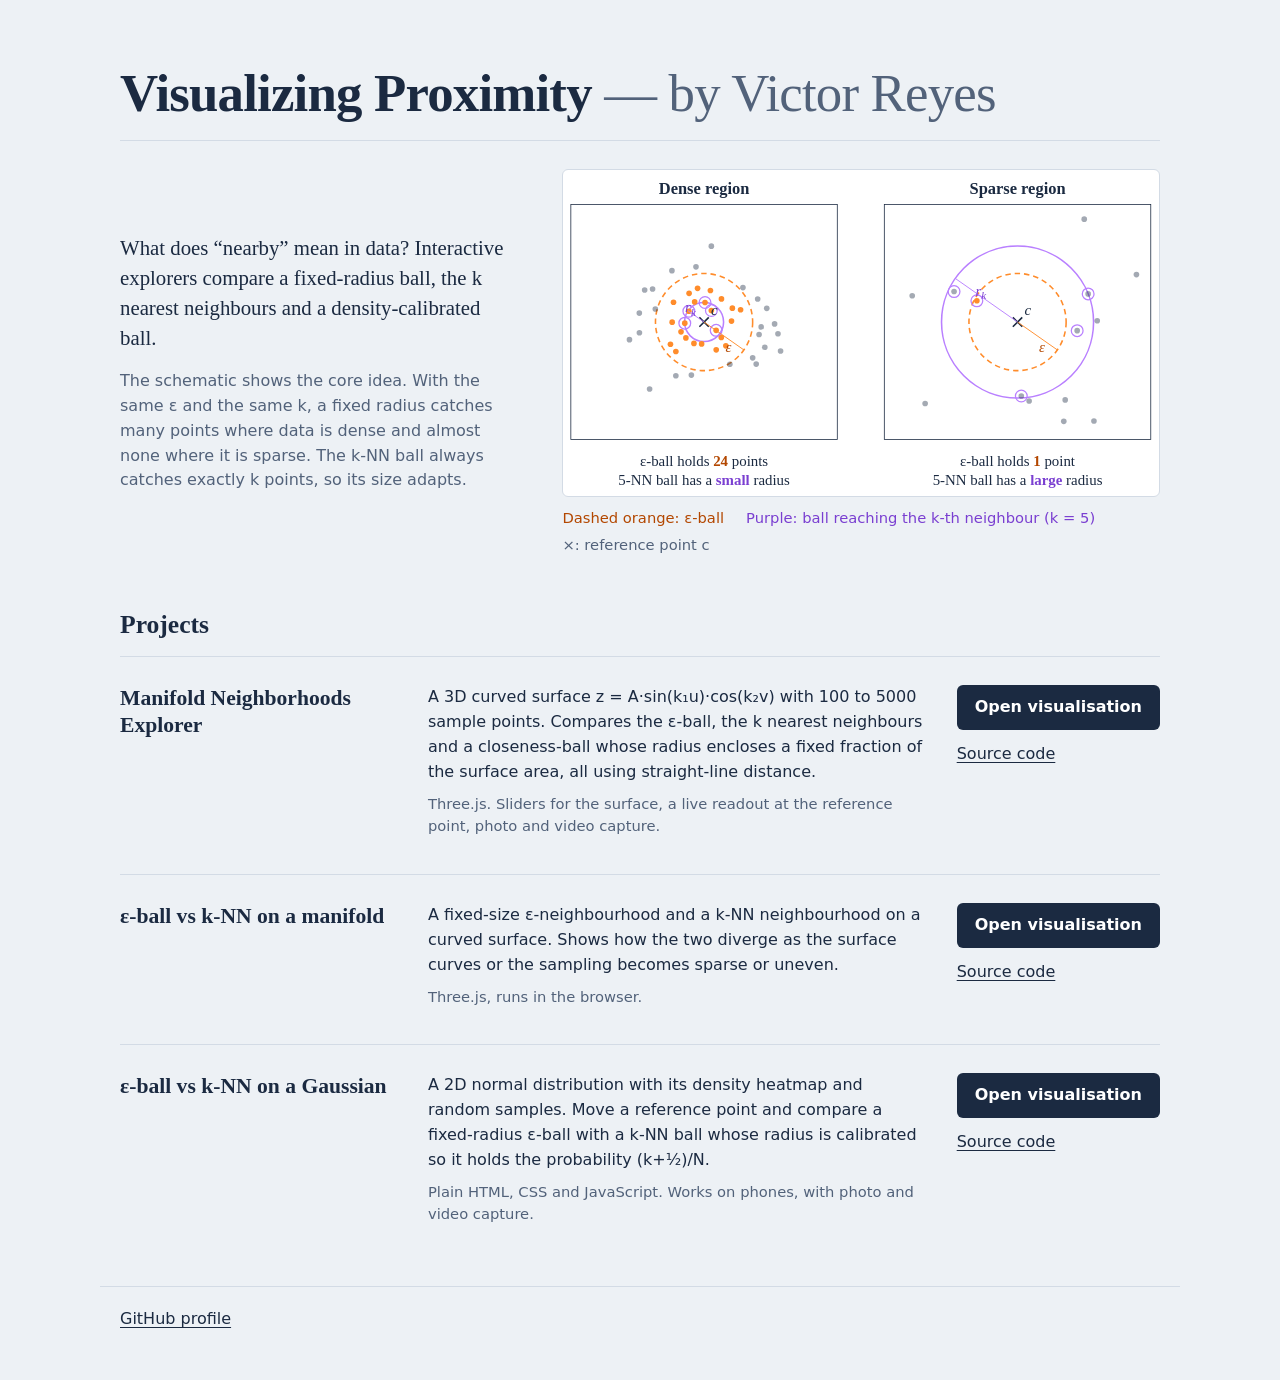
==== index.html @ e98571af "initial commit" ====
<!doctype html>
<html lang="en">
<head>
  <meta charset="utf-8">
  <meta name="viewport" content="width=device-width, initial-scale=1">
  <title>Visualizing Proximity – by Victor Reyes</title>
  <meta name="description" content="Interactive visualisations of neighbourhoods in data: fixed-radius balls, k-nearest neighbours and density-calibrated balls. By Victor Reyes.">
  <link rel="stylesheet" href="style.css">
</head>
<body>

  <header class="hero">
    <h1>Visualizing Proximity <span class="by">&mdash; by Victor Reyes</span></h1>

    <div class="intro">
      <p class="lead">What does &ldquo;nearby&rdquo; mean in data? Interactive explorers compare a fixed-radius ball, the k nearest neighbours and a density-calibrated ball.</p>
      <p class="note">The schematic shows the core idea. With the same &epsilon; and the same k, a fixed radius catches many points where data is dense and almost none where it is sparse. The k-NN ball always catches exactly k points, so its size adapts.</p>
    </div>

    <figure class="demo">
<svg class="fig" viewBox="0 0 760 416" role="img" aria-label="Two panels with the same epsilon-ball and the same k. In the dense region the epsilon-ball holds 24 points and the 5-nearest-neighbour ball is small. In the sparse region the epsilon-ball holds 1 point and the 5-nearest-neighbour ball is large.">
<g transform="translate(10,44)">
<defs><clipPath id="clipA"><rect width="340" height="300"/></clipPath></defs>
<text class="f-t f-title" x="170.0" y="-14" text-anchor="middle">Dense region</text>
<rect class="f-frame" width="340" height="300"/>
<g clip-path="url(#clipA)">
<circle class="f-knn" cx="170" cy="150" r="24.9"/>
<circle class="f-eps" cx="170" cy="150" r="62"/>
</g>
<circle class="f-pt" cx="159.7" cy="79.6" r="3.6"/>
<circle class="f-pt-eps" cx="205.0" cy="148.8" r="3.6"/>
<circle class="f-pt-eps" cx="185.5" cy="185.5" r="3.6"/>
<circle class="f-pt" cx="107.8" cy="133.3" r="3.6"/>
<circle class="f-pt-eps" cx="131.0" cy="124.7" r="3.6"/>
<circle class="f-pt-eps" cx="171.2" cy="125.1" r="3.6"/>
<circle class="f-ring" cx="171.2" cy="125.1" r="7.5"/>
<circle class="f-pt" cx="87.5" cy="163.7" r="3.6"/>
<circle class="f-pt-eps" cx="161.7" cy="107.0" r="3.6"/>
<circle class="f-pt" cx="236.5" cy="203.7" r="3.6"/>
<circle class="f-pt" cx="240.2" cy="165.9" r="3.6"/>
<circle class="f-pt-eps" cx="197.8" cy="180.4" r="3.6"/>
<circle class="f-pt-eps" cx="150.9" cy="113.4" r="3.6"/>
<circle class="f-pt-eps" cx="140.6" cy="162.5" r="3.6"/>
<circle class="f-pt-eps" cx="185.4" cy="160.6" r="3.6"/>
<circle class="f-ring" cx="185.4" cy="160.6" r="7.5"/>
<circle class="f-pt" cx="179.3" cy="53.2" r="3.6"/>
<circle class="f-pt-eps" cx="150.6" cy="136.2" r="3.6"/>
<circle class="f-ring" cx="150.6" cy="136.2" r="7.5"/>
<circle class="f-pt-eps" cx="166.9" cy="177.9" r="3.6"/>
<circle class="f-pt-eps" cx="146.8" cy="170.3" r="3.6"/>
<circle class="f-pt" cx="250.0" cy="132.5" r="3.6"/>
<circle class="f-pt-eps" cx="145.4" cy="151.4" r="3.6"/>
<circle class="f-ring" cx="145.4" cy="151.4" r="7.5"/>
<circle class="f-pt" cx="238.4" cy="120.6" r="3.6"/>
<circle class="f-pt" cx="242.9" cy="156.2" r="3.6"/>
<circle class="f-pt" cx="94.2" cy="109.1" r="3.6"/>
<circle class="f-pt" cx="87.4" cy="138.6" r="3.6"/>
<circle class="f-pt-eps" cx="127.1" cy="178.3" r="3.6"/>
<circle class="f-pt-eps" cx="134.0" cy="187.6" r="3.6"/>
<circle class="f-pt" cx="260.0" cy="152.4" r="3.6"/>
<circle class="f-pt" cx="104.3" cy="107.8" r="3.6"/>
<circle class="f-pt-eps" cx="158.0" cy="124.3" r="3.6"/>
<circle class="f-pt" cx="267.6" cy="187.0" r="3.6"/>
<circle class="f-pt-eps" cx="129.3" cy="150.2" r="3.6"/>
<circle class="f-pt" cx="219.6" cy="106.0" r="3.6"/>
<circle class="f-pt-eps" cx="192.0" cy="169.8" r="3.6"/>
<circle class="f-pt" cx="74.8" cy="172.5" r="3.6"/>
<circle class="f-pt-eps" cx="192.2" cy="120.5" r="3.6"/>
<circle class="f-pt-eps" cx="179.3" cy="135.3" r="3.6"/>
<circle class="f-ring" cx="179.3" cy="135.3" r="7.5"/>
<circle class="f-pt" cx="247.5" cy="182.2" r="3.6"/>
<circle class="f-pt" cx="202.9" cy="203.8" r="3.6"/>
<circle class="f-pt-eps" cx="206.1" cy="132.3" r="3.6"/>
<circle class="f-pt" cx="264.3" cy="165.0" r="3.6"/>
<circle class="f-pt-eps" cx="216.6" cy="134.3" r="3.6"/>
<circle class="f-pt" cx="153.8" cy="217.7" r="3.6"/>
<circle class="f-pt" cx="100.5" cy="235.4" r="3.6"/>
<circle class="f-pt" cx="129.0" cy="84.4" r="3.6"/>
<circle class="f-pt-eps" cx="178.1" cy="109.8" r="3.6"/>
<circle class="f-pt-eps" cx="157.1" cy="177.3" r="3.6"/>
<circle class="f-pt" cx="232.0" cy="195.7" r="3.6"/>
<circle class="f-pt" cx="134.0" cy="218.5" r="3.6"/>
<path class="f-c" d="M164 144L176 156M164 156L176 144"/>
<text class="f-t f-i" x="179" y="141">c</text>
<line class="f-rl f-epsl-line" x1="170" y1="150" x2="220.8" y2="185.6"/>
<text class="f-t f-i f-epsl" x="197.4" y="187.8">&#949;</text>
<line class="f-rl f-knnl-line" x1="170" y1="150" x2="149.6" y2="135.7"/>
<text class="f-t f-i f-knnl" x="145.8" y="136.9">r<tspan dy="5" font-size="14">k</tspan></text>
</g>
<g transform="translate(410,44)">
<defs><clipPath id="clipB"><rect width="340" height="300"/></clipPath></defs>
<text class="f-t f-title" x="170.0" y="-14" text-anchor="middle">Sparse region</text>
<rect class="f-frame" width="340" height="300"/>
<g clip-path="url(#clipB)">
<circle class="f-knn" cx="170" cy="150" r="97.0"/>
<circle class="f-eps" cx="170" cy="150" r="62"/>
</g>
<circle class="f-pt" cx="174.8" cy="244.4" r="3.6"/>
<circle class="f-ring" cx="174.8" cy="244.4" r="7.5"/>
<circle class="f-pt" cx="267.5" cy="276.3" r="3.6"/>
<circle class="f-pt" cx="184.8" cy="250.7" r="3.6"/>
<circle class="f-pt" cx="260.1" cy="114.1" r="3.6"/>
<circle class="f-ring" cx="260.1" cy="114.1" r="7.5"/>
<circle class="f-pt" cx="35.6" cy="116.5" r="3.6"/>
<circle class="f-pt" cx="89.0" cy="111.1" r="3.6"/>
<circle class="f-ring" cx="89.0" cy="111.1" r="7.5"/>
<circle class="f-pt" cx="271.7" cy="148.3" r="3.6"/>
<circle class="f-pt" cx="246.1" cy="161.0" r="3.6"/>
<circle class="f-ring" cx="246.1" cy="161.0" r="7.5"/>
<circle class="f-pt" cx="230.8" cy="249.4" r="3.6"/>
<circle class="f-pt" cx="52.1" cy="254.0" r="3.6"/>
<circle class="f-pt" cx="321.7" cy="89.5" r="3.6"/>
<circle class="f-pt" cx="229.0" cy="276.7" r="3.6"/>
<circle class="f-pt" cx="255.1" cy="18.7" r="3.6"/>
<circle class="f-pt-eps" cx="118.1" cy="122.9" r="3.6"/>
<circle class="f-ring" cx="118.1" cy="122.9" r="7.5"/>
<path class="f-c" d="M164 144L176 156M164 156L176 144"/>
<text class="f-t f-i" x="179" y="141">c</text>
<line class="f-rl f-epsl-line" x1="170" y1="150" x2="220.8" y2="185.6"/>
<text class="f-t f-i f-epsl" x="197.4" y="187.8">&#949;</text>
<line class="f-rl f-knnl-line" x1="170" y1="150" x2="90.6" y2="94.4"/>
<text class="f-t f-i f-knnl" x="116.3" y="116.2">r<tspan dy="5" font-size="14">k</tspan></text>
</g>
<text class="f-t" x="180.0" y="378" text-anchor="middle">&#949;-ball holds <tspan class="f-epsl" font-weight="600">24</tspan> points</text><text class="f-t" x="180.0" y="402" text-anchor="middle">5-NN ball has a <tspan class="f-knnl" font-weight="600">small</tspan> radius</text><text class="f-t" x="580.0" y="378" text-anchor="middle">&#949;-ball holds <tspan class="f-epsl" font-weight="600">1</tspan> point</text><text class="f-t" x="580.0" y="402" text-anchor="middle">5-NN ball has a <tspan class="f-knnl" font-weight="600">large</tspan> radius</text>
</svg>
      <figcaption>
        <span class="eps">Dashed orange: &epsilon;-ball</span>
        <span class="knn">Purple: ball reaching the k-th neighbour (k = 5)</span>
        <span>&times;: reference point c</span>
      </figcaption>
    </figure>
  </header>

  <main>
    <h2>Projects</h2>

    <article class="project">
      <h3>Manifold Neighborhoods Explorer</h3>
      <div class="text">
        <p>A 3D curved surface z = A&middot;sin(k&#8321;u)&middot;cos(k&#8322;v) with 100 to 5000 sample points. Compares the &epsilon;-ball, the k nearest neighbours and a closeness-ball whose radius encloses a fixed fraction of the surface area, all using straight-line distance.</p>
        <p class="tags">Three.js. Sliders for the surface, a live readout at the reference point, photo and video capture.</p>
      </div>
      <p class="links">
        <a class="button" href="https://victorreyesgit.github.io/Manifold-Balls/">Open visualisation</a>
        <a href="https://github.com/victorreyesgit/Manifold-Balls">Source code</a>
      </p>
    </article>

    <article class="project">
      <h3>&epsilon;-ball vs k-NN on a manifold</h3>
      <div class="text">
        <p>A fixed-size &epsilon;-neighbourhood and a k-NN neighbourhood on a curved surface. Shows how the two diverge as the surface curves or the sampling becomes sparse or uneven.</p>
        <p class="tags">Three.js, runs in the browser.</p>
      </div>
      <p class="links">
        <a class="button" href="https://victorreyesgit.github.io/knn_vs_epsilon_manifold/">Open visualisation</a>
        <a href="https://github.com/victorreyesgit/knn_vs_epsilon_manifold">Source code</a>
      </p>
    </article>

    <article class="project">
      <h3>&epsilon;-ball vs k-NN on a Gaussian</h3>
      <div class="text">
        <p>A 2D normal distribution with its density heatmap and random samples. Move a reference point and compare a fixed-radius &epsilon;-ball with a k-NN ball whose radius is calibrated so it holds the probability (k+&frac12;)/N.</p>
        <p class="tags">Plain HTML, CSS and JavaScript. Works on phones, with photo and video capture.</p>
      </div>
      <p class="links">
        <a class="button" href="https://victorreyesgit.github.io/knn_vs_epsilon/">Open visualisation</a>
        <a href="https://github.com/victorreyesgit/knn_vs_epsilon">Source code</a>
      </p>
    </article>
  </main>

  <footer>
    <a href="https://github.com/victorreyesgit">GitHub profile</a>
  </footer>

</body>
</html>
---- style.css ----
:root {
  --paper: #edf1f5;
  --card: #ffffff;
  --ink: #1b2a41;
  --muted: #52627a;
  --line: #d3dbe5;
  --orange: #ff8c2b;
  --purple: #b980ff;
  --orange-text: #b34700;
  --purple-text: #7a3fd1;
  --serif: "Iowan Old Style", "Palatino Linotype", Georgia, serif;
  --sans: system-ui, -apple-system, "Segoe UI", Roboto, sans-serif;
}

* { box-sizing: border-box; }

body {
  margin: 0;
  background: var(--paper);
  color: var(--ink);
  font-family: var(--sans);
  line-height: 1.55;
}

a { color: var(--ink); text-underline-offset: 3px; }
a:hover { color: var(--orange-text); }
a:focus-visible { outline: 3px solid var(--purple); outline-offset: 3px; }

.hero, main, footer {
  max-width: 1080px;
  margin: 0 auto;
  padding: 0 20px;
}

/* ---------- hero ---------- */
.hero {
  display: grid;
  gap: 24px;
  padding-top: 44px;
  padding-bottom: 40px;
}

/* the title spans every column */
h1 {
  grid-column: 1 / -1;
  font-family: var(--serif);
  font-weight: 600;
  font-size: clamp(1.9rem, 4.6vw, 3.3rem);
  line-height: 1.1;
  letter-spacing: -0.015em;
  margin: 0;
  padding-bottom: 18px;
  border-bottom: 1px solid var(--line);
}
h1 .by { font-weight: 400; color: var(--muted); }

.lead {
  font-family: var(--serif);
  font-size: 1.3rem;
  line-height: 1.45;
  margin: 0 0 16px;
}
.note { color: var(--muted); margin: 0; }

.demo { margin: 0; }

.fig {
  display: block;
  width: 100%;
  height: auto;
  background: var(--card);
  border: 1px solid var(--line);
  border-radius: 6px;
}

figcaption {
  display: flex;
  flex-wrap: wrap;
  gap: 4px 22px;
  margin-top: 10px;
  font-size: 0.92rem;
  color: var(--muted);
}
figcaption .eps { color: var(--orange-text); }
figcaption .knn { color: var(--purple-text); }

/* ---------- schematic (TikZ-style) ---------- */
.f-t { font-family: var(--serif); font-size: 19px; fill: var(--ink); }
.f-title { font-size: 21px; font-weight: 600; }
.f-i { font-style: italic; }
.f-frame { fill: #fff; stroke: var(--ink); stroke-width: 1; }
.f-pt { fill: var(--ink); opacity: 0.4; }
.f-pt-eps { fill: var(--orange); }
.f-ring { fill: none; stroke: var(--purple); stroke-width: 1.6; }
.f-eps { fill: none; stroke: var(--orange); stroke-width: 2; stroke-dasharray: 7 5; }
.f-knn { fill: none; stroke: var(--purple); stroke-width: 2; }
.f-c { stroke: var(--ink); stroke-width: 2; }
.f-rl { stroke-width: 1.2; }
.f-epsl-line { stroke: var(--orange); }
.f-knnl-line { stroke: var(--purple); }
.f-epsl { fill: var(--orange-text); }
.f-knnl { fill: var(--purple-text); }

/* ---------- projects ---------- */
main { padding-bottom: 24px; }

h2 {
  font-family: var(--serif);
  font-size: 1.6rem;
  margin: 8px 0 0;
  padding-bottom: 12px;
}

.project {
  display: grid;
  gap: 14px;
  padding: 28px 0;
  border-top: 1px solid var(--line);
}

h3 {
  font-family: var(--serif);
  font-size: 1.35rem;
  line-height: 1.25;
  margin: 0;
}

.text p { margin: 0 0 8px; max-width: 46em; }
.text .tags { color: var(--muted); font-size: 0.92rem; }

.links {
  display: flex;
  flex-wrap: wrap;
  align-items: center;
  gap: 12px 20px;
  margin: 0;
}

.button {
  display: inline-block;
  padding: 10px 18px;
  background: var(--ink);
  color: #fff;
  border-radius: 6px;
  text-decoration: none;
  font-weight: 600;
}
.button:hover { background: var(--orange); color: var(--ink); }

footer {
  padding-top: 20px;
  padding-bottom: 48px;
  border-top: 1px solid var(--line);
  color: var(--muted);
}

/* ---------- wider screens ---------- */
@media (min-width: 820px) {
  .hero { grid-template-columns: 1fr 1.5fr; gap: 28px 44px; padding-top: 64px; align-items: center; }
  .project { grid-template-columns: 1fr 1.8fr auto; gap: 32px; align-items: start; }
  .links { flex-direction: column; align-items: flex-start; }
}
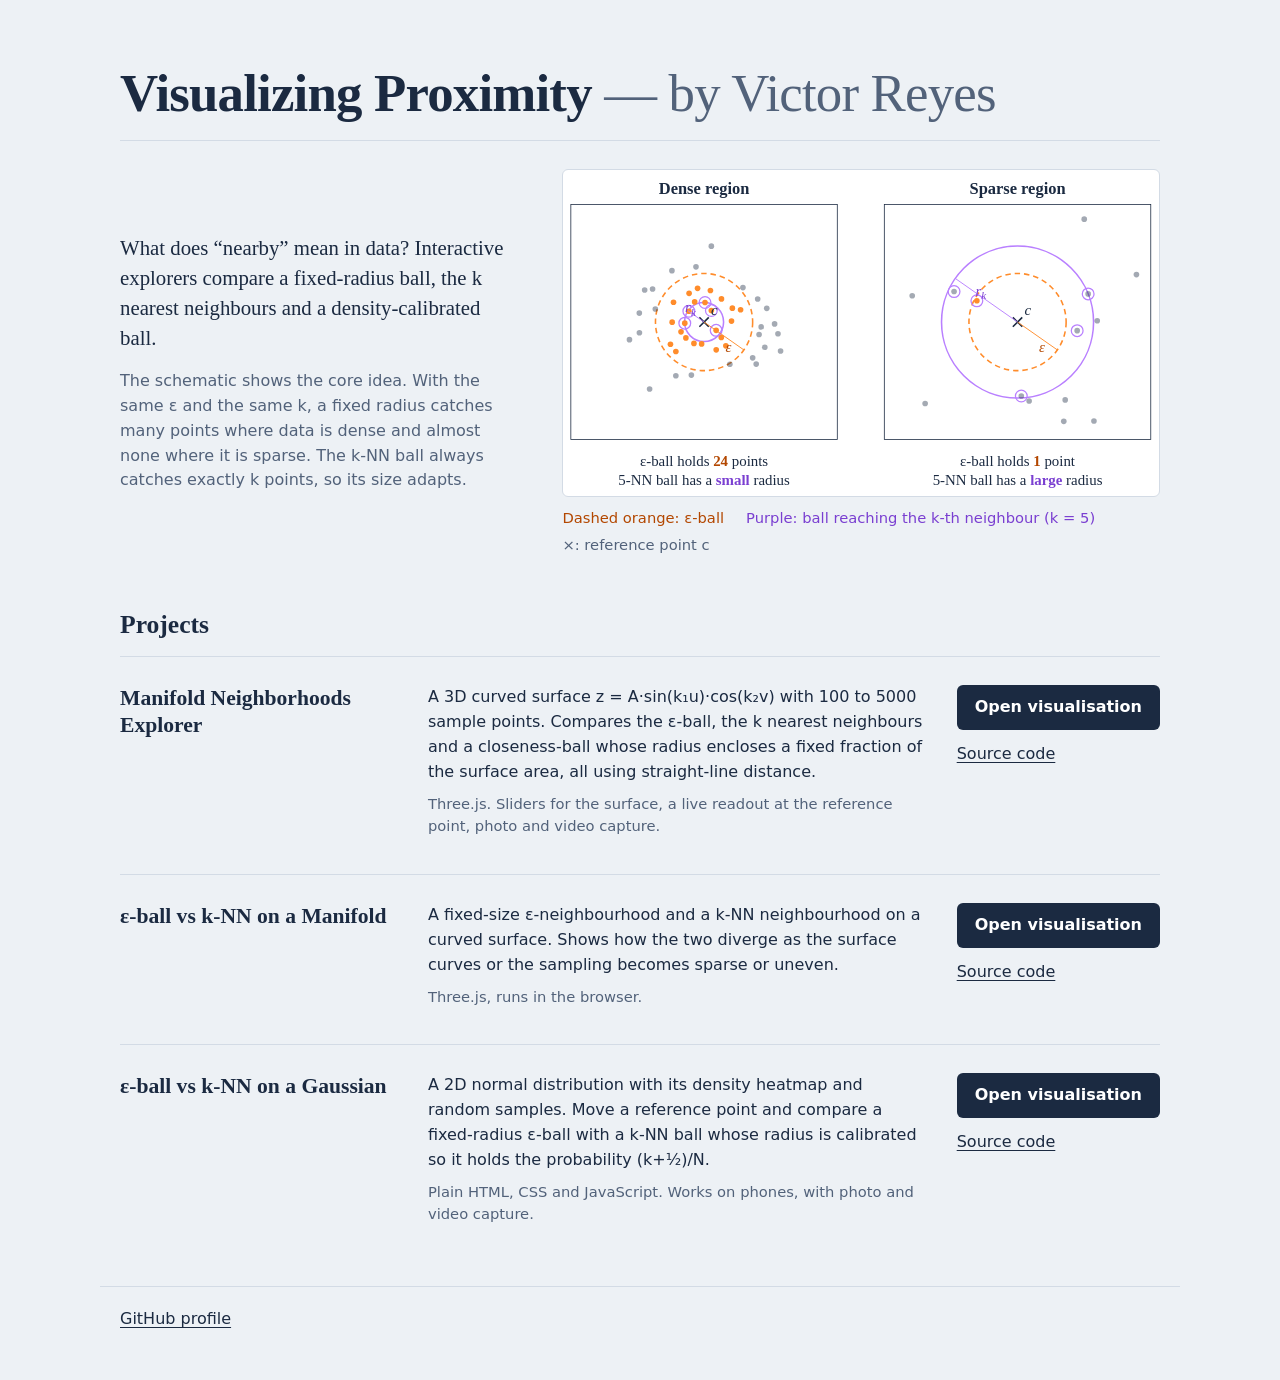
==== commit 68a0473c: "-big M" ====
--- a/index.html
+++ b/index.html
@@ -147,7 +147,7 @@
     </article>
 
     <article class="project">
-      <h3>&epsilon;-ball vs k-NN on a manifold</h3>
+      <h3>&epsilon;-ball vs k-NN on a Manifold</h3>
       <div class="text">
         <p>A fixed-size &epsilon;-neighbourhood and a k-NN neighbourhood on a curved surface. Shows how the two diverge as the surface curves or the sampling becomes sparse or uneven.</p>
         <p class="tags">Three.js, runs in the browser.</p>
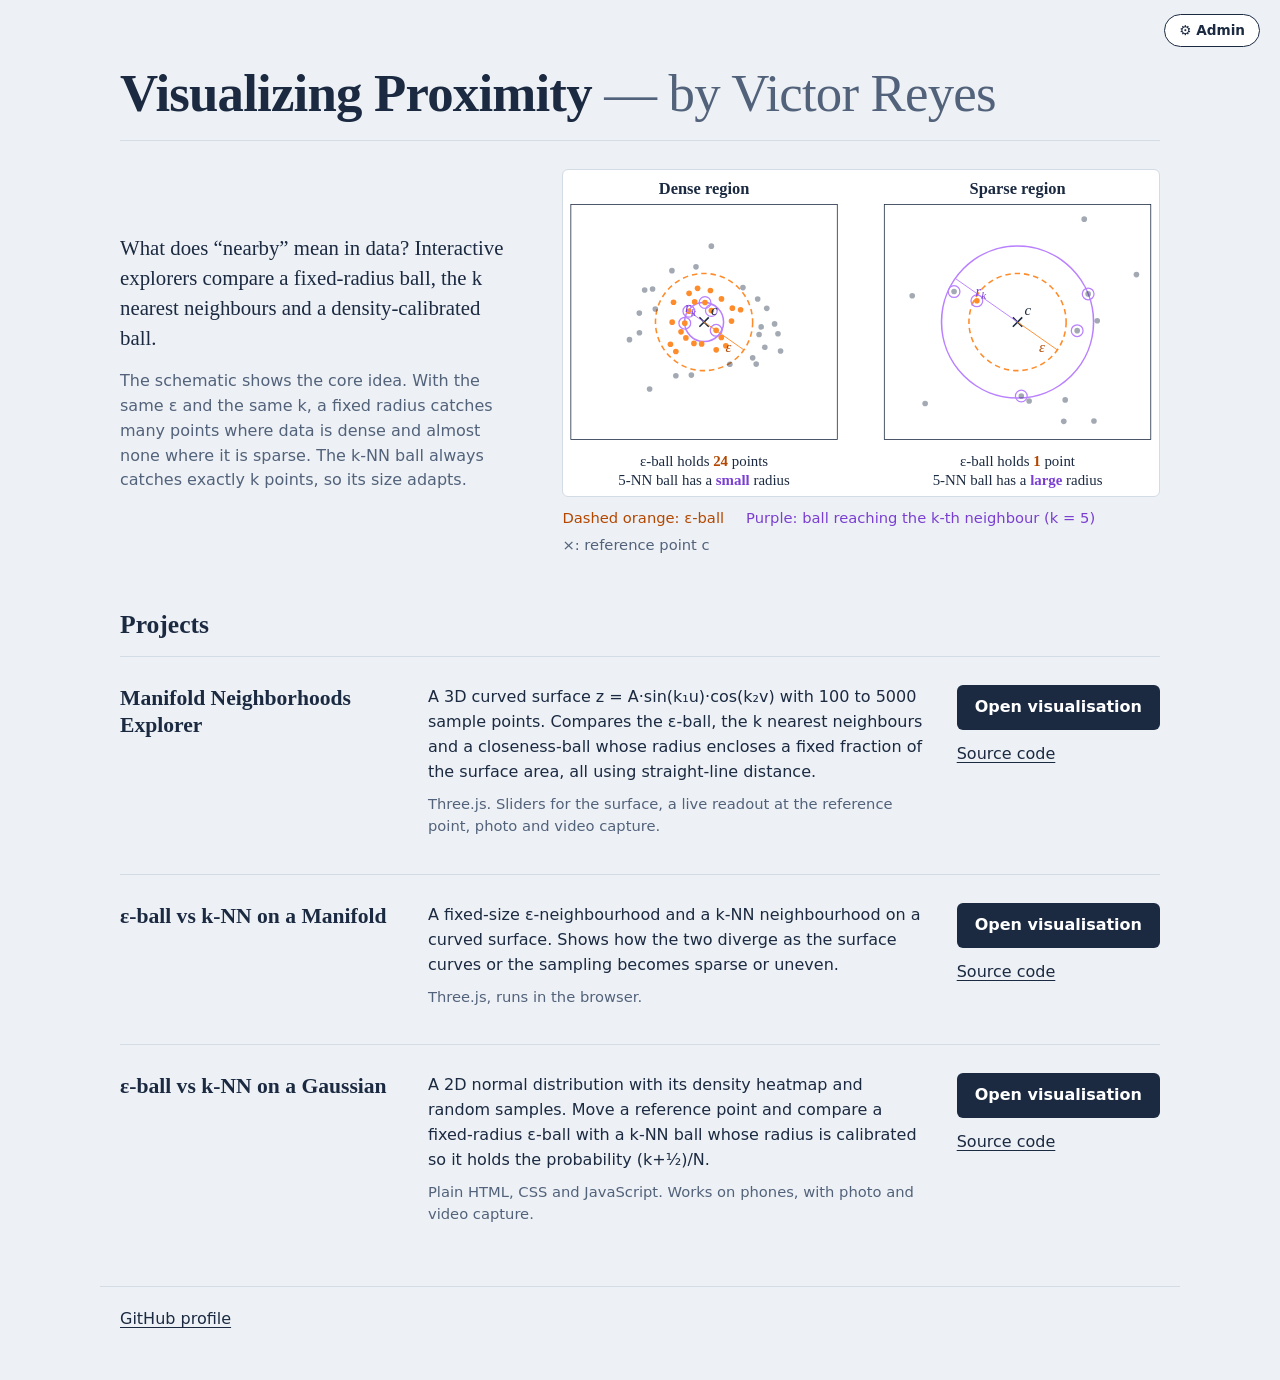
==== commit b01abd1c: "Add files via upload" ====
--- a/index.html
+++ b/index.html
@@ -8,13 +8,14 @@
   <link rel="stylesheet" href="style.css">
 </head>
 <body>
+  <a class="admin-link" href="admin.html">⚙ Admin</a>
 
   <header class="hero">
-    <h1>Visualizing Proximity <span class="by">&mdash; by Victor Reyes</span></h1>
+    <h1><span id="title">Visualizing Proximity</span><span class="by" id="byline"></span></h1>
 
     <div class="intro">
-      <p class="lead">What does &ldquo;nearby&rdquo; mean in data? Interactive explorers compare a fixed-radius ball, the k nearest neighbours and a density-calibrated ball.</p>
-      <p class="note">The schematic shows the core idea. With the same &epsilon; and the same k, a fixed radius catches many points where data is dense and almost none where it is sparse. The k-NN ball always catches exactly k points, so its size adapts.</p>
+      <p class="lead" id="lead"></p>
+      <p class="note" id="note"></p>
     </div>
 
     <figure class="demo">
@@ -132,48 +133,15 @@
   </header>
 
   <main>
-    <h2>Projects</h2>
-
-    <article class="project">
-      <h3>Manifold Neighborhoods Explorer</h3>
-      <div class="text">
-        <p>A 3D curved surface z = A&middot;sin(k&#8321;u)&middot;cos(k&#8322;v) with 100 to 5000 sample points. Compares the &epsilon;-ball, the k nearest neighbours and a closeness-ball whose radius encloses a fixed fraction of the surface area, all using straight-line distance.</p>
-        <p class="tags">Three.js. Sliders for the surface, a live readout at the reference point, photo and video capture.</p>
-      </div>
-      <p class="links">
-        <a class="button" href="https://victorreyesgit.github.io/Manifold-Balls/">Open visualisation</a>
-        <a href="https://github.com/victorreyesgit/Manifold-Balls">Source code</a>
-      </p>
-    </article>
-
-    <article class="project">
-      <h3>&epsilon;-ball vs k-NN on a Manifold</h3>
-      <div class="text">
-        <p>A fixed-size &epsilon;-neighbourhood and a k-NN neighbourhood on a curved surface. Shows how the two diverge as the surface curves or the sampling becomes sparse or uneven.</p>
-        <p class="tags">Three.js, runs in the browser.</p>
-      </div>
-      <p class="links">
-        <a class="button" href="https://victorreyesgit.github.io/knn_vs_epsilon_manifold/">Open visualisation</a>
-        <a href="https://github.com/victorreyesgit/knn_vs_epsilon_manifold">Source code</a>
-      </p>
-    </article>
-
-    <article class="project">
-      <h3>&epsilon;-ball vs k-NN on a Gaussian</h3>
-      <div class="text">
-        <p>A 2D normal distribution with its density heatmap and random samples. Move a reference point and compare a fixed-radius &epsilon;-ball with a k-NN ball whose radius is calibrated so it holds the probability (k+&frac12;)/N.</p>
-        <p class="tags">Plain HTML, CSS and JavaScript. Works on phones, with photo and video capture.</p>
-      </div>
-      <p class="links">
-        <a class="button" href="https://victorreyesgit.github.io/knn_vs_epsilon/">Open visualisation</a>
-        <a href="https://github.com/victorreyesgit/knn_vs_epsilon">Source code</a>
-      </p>
-    </article>
+    <h2 id="projects-title">Projects</h2>
+    <div id="projects"></div>
   </main>
 
   <footer>
-    <a href="https://github.com/victorreyesgit">GitHub profile</a>
+    <a id="footer-link" href="https://github.com/victorreyesgit">GitHub profile</a>
   </footer>
 
+  <script src="portfolio.js"></script>
+  <script src="script.js"></script>
 </body>
 </html>
--- a/style.css
+++ b/style.css
@@ -25,6 +25,16 @@
 a { color: var(--ink); text-underline-offset: 3px; }
 a:hover { color: var(--orange-text); }
 a:focus-visible { outline: 3px solid var(--purple); outline-offset: 3px; }
+
+/* button to the admin page */
+body { position: relative; }
+.admin-link {
+  position: absolute; top: 14px; right: 20px;
+  padding: 5px 14px; border: 1.5px solid var(--ink); border-radius: 999px;
+  background: var(--card); text-decoration: none; font-weight: 600; font-size: 0.85rem;
+}
+.admin-link:hover { background: var(--ink); color: #fff; }
+.empty { color: var(--muted); padding: 24px 0; }
 
 .hero, main, footer {
   max-width: 1080px;
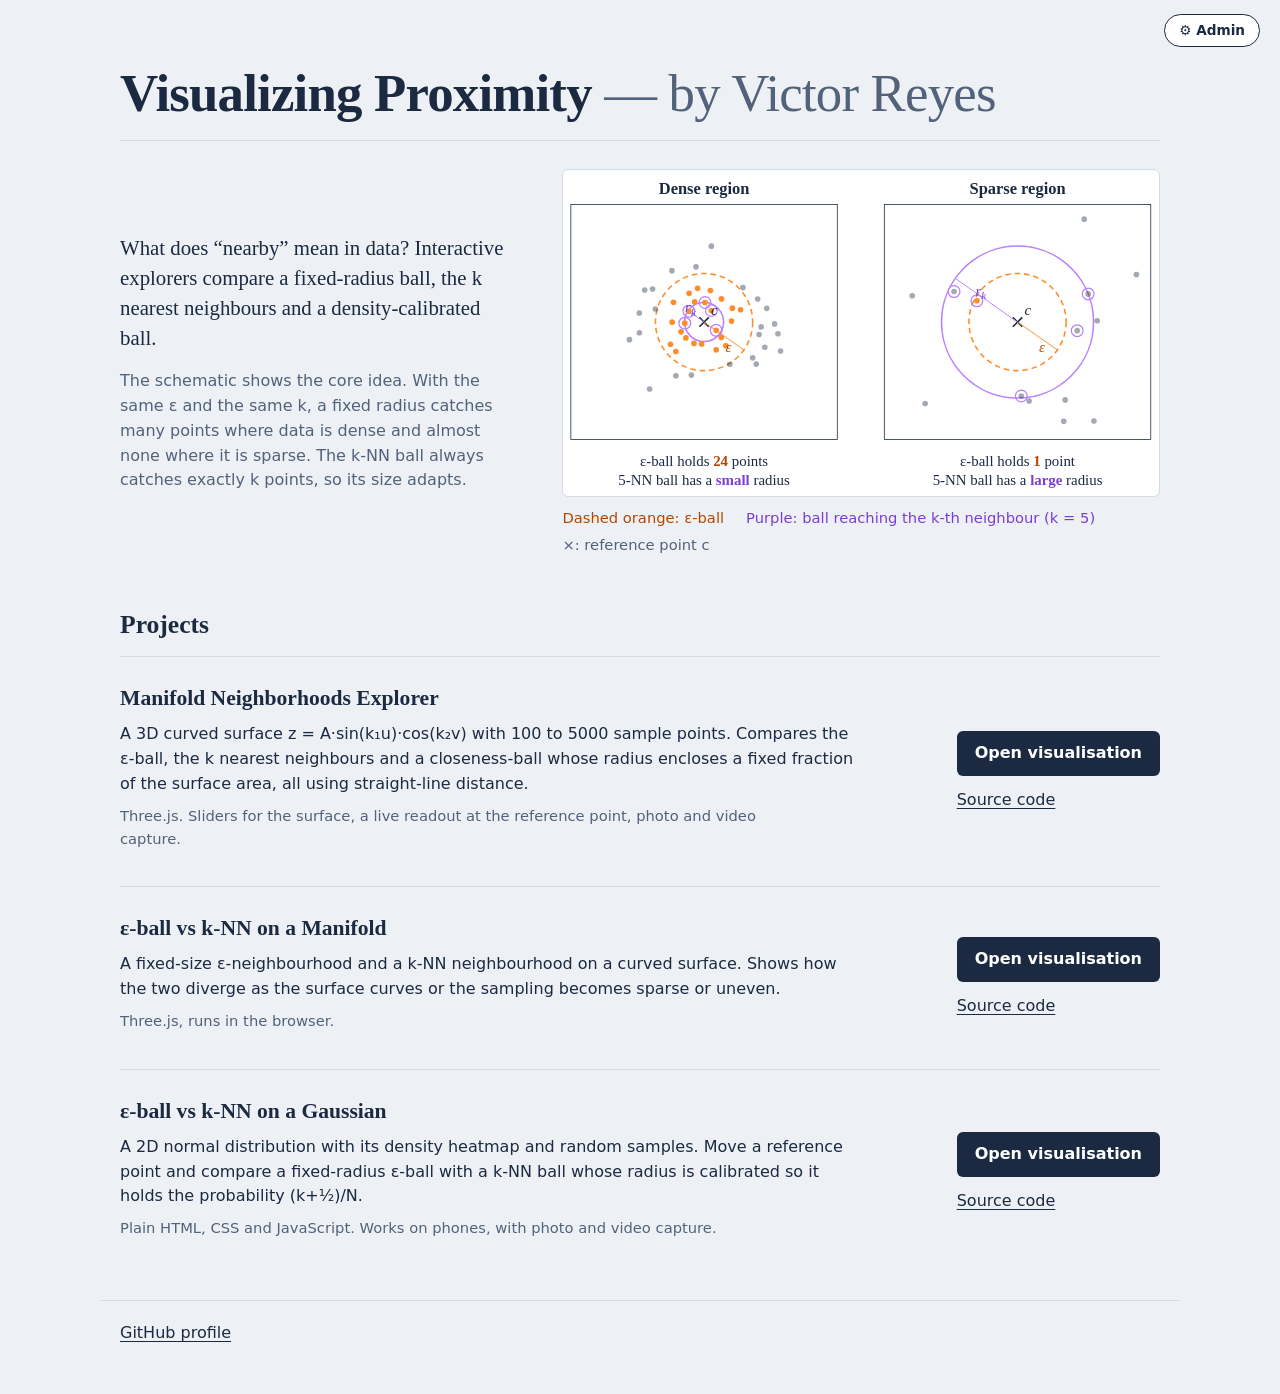
==== commit deffccec: "Add files via upload" ====
--- a/index.html
+++ b/index.html
@@ -132,10 +132,7 @@
     </figure>
   </header>
 
-  <main>
-    <h2 id="projects-title">Projects</h2>
-    <div id="projects"></div>
-  </main>
+  <main id="projects"></main>
 
   <footer>
     <a id="footer-link" href="https://github.com/victorreyesgit">GitHub profile</a>
--- a/style.css
+++ b/style.css
@@ -121,12 +121,21 @@
   padding-bottom: 12px;
 }
 
+.cat { margin-top: 28px; }
+.cat:first-child { margin-top: 0; }
+.cat-desc { color: var(--muted); margin: -4px 0 12px; max-width: 46em; }
+
+/* project: title on top, description below, links on the right */
 .project {
   display: grid;
-  gap: 14px;
+  gap: 10px 32px;
   padding: 28px 0;
   border-top: 1px solid var(--line);
+  grid-template-areas: "title" "text" "links";
 }
+.project h3 { grid-area: title; }
+.project .text { grid-area: text; }
+.project .links, .project .pcol { grid-area: links; }
 
 h3 {
   font-family: var(--serif);
@@ -167,6 +176,6 @@
 /* ---------- wider screens ---------- */
 @media (min-width: 820px) {
   .hero { grid-template-columns: 1fr 1.5fr; gap: 28px 44px; padding-top: 64px; align-items: center; }
-  .project { grid-template-columns: 1fr 1.8fr auto; gap: 32px; align-items: start; }
-  .links { flex-direction: column; align-items: flex-start; }
+  .project { grid-template-columns: 1fr auto; grid-template-areas: "title links" "text links"; align-items: start; }
+  .project .links { flex-direction: column; align-items: flex-start; align-self: center; }
 }
